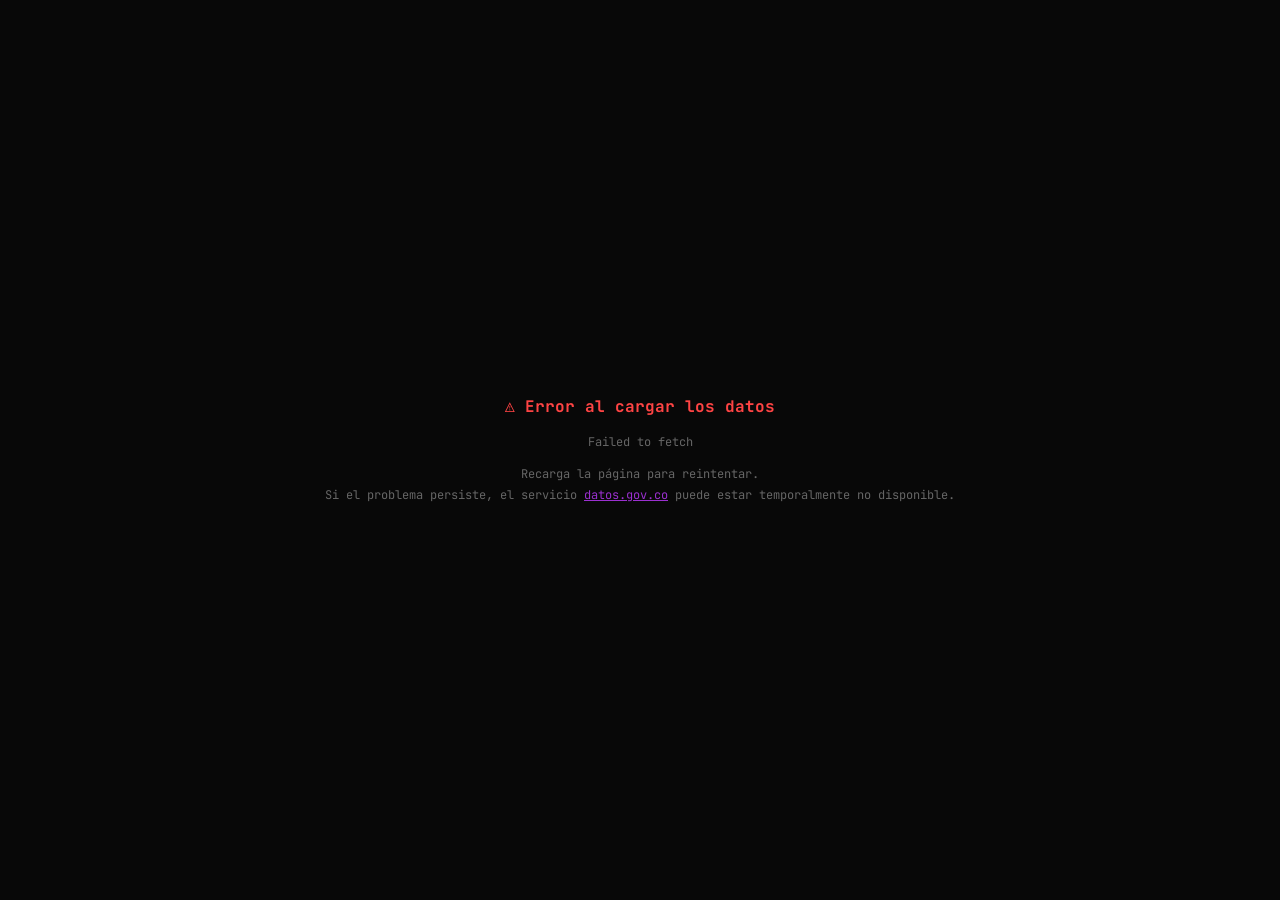
==== index.html @ 56ab8a1a "feat: MVP Monitor de Contratación Medellín Dashboard estático (HTML+CSS+JS) que consulta SECOP II (j" ====
<!DOCTYPE html>
<html lang="es">
<head>
  <meta charset="UTF-8">
  <meta name="viewport" content="width=device-width, initial-scale=1.0">
  <title>Monitor de Contratación Medellín — Venseremos</title>
  <meta name="description" content="Veeduría ciudadana sobre la contratación pública del gobierno de Medellín 2024–2027. Datos en tiempo real desde SECOP II.">
  <link rel="preconnect" href="https://fonts.googleapis.com">
  <link href="https://fonts.googleapis.com/css2?family=JetBrains+Mono:wght@300;400;600;700&display=swap" rel="stylesheet">
  <link rel="stylesheet" href="assets/styles.css">
</head>
<body>

  <!-- Loading overlay -->
  <div id="loading" class="loading-overlay">
    <div class="loading-inner">
      <div class="spinner"></div>
      <p id="loading-text">Conectando con datos.gov.co…</p>
      <p id="loading-sub" class="loading-sub"></p>
    </div>
  </div>

  <!-- Header -->
  <header class="site-header">
    <div class="header-inner">
      <div class="brand">
        <div class="brand-icon">⬡</div>
        <div class="brand-text">
          <h1>MONITOR DE CONTRATACIÓN</h1>
          <span class="brand-sub">Medellín · Gobierno Fico 2024–2027 · Veeduría ciudadana por <strong>Venseremos</strong></span>
        </div>
      </div>
      <div class="header-right">
        <span class="update-badge" id="last-updated">// cargando…</span>
      </div>
    </div>
  </header>

  <main class="main-content">

    <!-- KPIs -->
    <section class="kpi-grid">
      <div class="kpi-card">
        <span class="kpi-label">// CONTRATOS</span>
        <span class="kpi-value" id="kpi-total" style="color: var(--white)">—</span>
      </div>
      <div class="kpi-card">
        <span class="kpi-label">// VALOR TOTAL</span>
        <span class="kpi-value" id="kpi-valor" style="color: var(--green)">—</span>
      </div>
      <div class="kpi-card">
        <span class="kpi-label">// ACTIVOS</span>
        <span class="kpi-value" id="kpi-activos" style="color: var(--yellow)">—</span>
      </div>
      <div class="kpi-card">
        <span class="kpi-label">// PyME</span>
        <span class="kpi-value" id="kpi-pyme" style="color: var(--orange)">—</span>
      </div>
    </section>

    <!-- Charts -->
    <section class="charts-row">
      <div class="terminal-panel">
        <div class="panel-title">▶ DISTRIBUCIÓN POR TIPO DE CONTRATO</div>
        <div id="chart-tipo-bars"></div>
      </div>
      <div class="terminal-panel">
        <div class="panel-title">▶ DISTRIBUCIÓN POR MODALIDAD DE CONTRATACIÓN</div>
        <div id="chart-modalidad-bars"></div>
      </div>
    </section>

    <!-- Filters -->
    <section class="terminal-panel">
      <div class="panel-title">▶ FILTROS</div>
      <div class="filters-grid">
        <div class="filter-group">
          <label class="filter-label">ENTIDAD</label>
          <select id="filter-entidad" class="filter-select"><option value="">Todas</option></select>
        </div>
        <div class="filter-group">
          <label class="filter-label">TIPO DE CONTRATO</label>
          <select id="filter-tipo" class="filter-select"><option value="">Todos</option></select>
        </div>
        <div class="filter-group">
          <label class="filter-label">MODALIDAD</label>
          <select id="filter-modalidad" class="filter-select"><option value="">Todas</option></select>
        </div>
        <div class="filter-group">
          <label class="filter-label">ESTADO</label>
          <select id="filter-estado" class="filter-select"><option value="">Todos</option></select>
        </div>
        <div class="filter-group filter-group--wide">
          <label class="filter-label">BUSCAR CONTRATISTA / NIT / OBJETO</label>
          <input type="text" id="search-input" class="filter-input" placeholder="Nombre, NIT o palabras del objeto del contrato…">
        </div>
      </div>
      <div class="filters-footer">
        <span class="results-count" id="results-count">— contratos</span>
        <button class="btn-reset" id="btn-reset">✕ Limpiar filtros</button>
      </div>
    </section>

    <!-- Table -->
    <section class="terminal-panel">
      <div class="panel-title">▶ CONTRATOS</div>
      <div class="table-wrapper">
        <table class="contracts-table" id="contracts-table">
          <thead>
            <tr>
              <th>ENTIDAD</th>
              <th>OBJETO DEL CONTRATO</th>
              <th>CONTRATISTA</th>
              <th>MODALIDAD</th>
              <th>VALOR</th>
              <th>FECHA FIRMA</th>
              <th>ESTADO</th>
              <th></th>
            </tr>
          </thead>
          <tbody id="table-body"></tbody>
        </table>
      </div>
      <div class="pagination" id="pagination"></div>
    </section>

  </main>

  <footer class="site-footer">
    <div class="footer-inner">
      <div>
        <span class="footer-label">Fuente:</span>
        <a href="https://www.datos.gov.co/resource/jbjy-vk9h" target="_blank" rel="noopener">SECOP II Contratos Electrónicos — datos.gov.co</a>
        · API SODA · Colombia Compra Eficiente · MinTIC
      </div>
      <div>
        <span class="footer-label">Producido por:</span>
        <a href="https://venseremos.co" target="_blank" rel="noopener">venseremos.co</a>
        · Los datos son públicos. El control es ciudadano.
      </div>
    </div>
  </footer>

  <script src="assets/app.js"></script>
</body>
</html>
---- assets/styles.css ----
:root {
  --bg: #080808;
  --bg-panel: #111111;
  --border: #1e1e1e;

  /* Venseremos */
  --purple: #7010a6;
  --purple-light: #9b30d0;
  --yellow: #fcd700;

  /* Status */
  --white: #f0f0f0;
  --green: #00dd44;
  --orange: #ff8800;
  --red: #ff4444;
  --text-muted: #444;
  --text: #c8c8c8;
  --text-dim: #666;

  --font: 'JetBrains Mono', 'Fira Code', 'Cascadia Code', ui-monospace, monospace;
  --max-w: 1440px;
}

*, *::before, *::after { box-sizing: border-box; margin: 0; padding: 0; }

body {
  background: var(--bg);
  color: var(--text);
  font-family: var(--font);
  font-size: 13px;
  line-height: 1.55;
  min-height: 100vh;
}

/* ── Loading ─────────────────────────────────────────────────────────────── */
.loading-overlay {
  position: fixed;
  inset: 0;
  background: var(--bg);
  z-index: 1000;
  display: flex;
  align-items: center;
  justify-content: center;
}
.loading-overlay.hidden { display: none; }
.loading-inner {
  display: flex;
  flex-direction: column;
  align-items: center;
  gap: 14px;
  text-align: center;
}
.spinner {
  width: 32px;
  height: 32px;
  border: 2px solid var(--border);
  border-top-color: var(--purple);
  border-radius: 50%;
  animation: spin 0.75s linear infinite;
}
@keyframes spin { to { transform: rotate(360deg); } }
#loading-text { color: var(--text); font-size: 14px; }
.loading-sub { color: var(--text-dim); font-size: 11px; }

/* ── Header ──────────────────────────────────────────────────────────────── */
.site-header {
  border-bottom: 1px solid var(--border);
  background: #0a0a0a;
  position: sticky;
  top: 0;
  z-index: 100;
}
.header-inner {
  max-width: var(--max-w);
  margin: 0 auto;
  padding: 14px 24px;
  display: flex;
  align-items: center;
  justify-content: space-between;
  gap: 16px;
}
.brand { display: flex; align-items: center; gap: 14px; }
.brand-icon { font-size: 26px; color: var(--purple); line-height: 1; }
.brand-text h1 {
  font-size: 13px;
  font-weight: 700;
  letter-spacing: 0.14em;
  color: var(--white);
}
.brand-sub {
  font-size: 11px;
  color: var(--text-dim);
  display: block;
  margin-top: 2px;
}
.brand-sub strong { color: var(--yellow); font-weight: 600; }
.update-badge {
  font-size: 11px;
  color: var(--text-dim);
  border: 1px solid var(--border);
  padding: 4px 10px;
  white-space: nowrap;
}

/* ── Main layout ─────────────────────────────────────────────────────────── */
.main-content {
  max-width: var(--max-w);
  margin: 0 auto;
  padding: 20px 24px 48px;
  display: flex;
  flex-direction: column;
  gap: 14px;
}

/* ── KPIs ────────────────────────────────────────────────────────────────── */
.kpi-grid {
  display: grid;
  grid-template-columns: repeat(4, 1fr);
  gap: 10px;
}
.kpi-card {
  background: var(--bg-panel);
  border: 1px solid var(--border);
  padding: 16px 18px;
  display: flex;
  flex-direction: column;
  gap: 6px;
}
.kpi-label {
  font-size: 10px;
  letter-spacing: 0.16em;
  color: var(--yellow);
}
.kpi-value {
  font-size: 30px;
  font-weight: 700;
  letter-spacing: -0.02em;
  line-height: 1.1;
}

/* ── Terminal panel ──────────────────────────────────────────────────────── */
.terminal-panel {
  background: var(--bg-panel);
  border: 1px solid var(--border);
  padding: 20px;
}
.panel-title {
  font-size: 10px;
  font-weight: 700;
  letter-spacing: 0.16em;
  color: var(--purple-light);
  margin-bottom: 16px;
}

/* ── Charts row ──────────────────────────────────────────────────────────── */
.charts-row {
  display: grid;
  grid-template-columns: 1fr 1fr;
  gap: 10px;
}

/* ── Bar charts ──────────────────────────────────────────────────────────── */
.bar-item { margin-bottom: 12px; }
.bar-item:last-child { margin-bottom: 0; }
.bar-meta {
  display: flex;
  justify-content: space-between;
  align-items: baseline;
  gap: 8px;
  margin-bottom: 5px;
}
.bar-name {
  font-size: 11px;
  color: var(--white);
  overflow: hidden;
  text-overflow: ellipsis;
  white-space: nowrap;
  flex: 1;
}
.bar-count { font-size: 11px; color: var(--yellow); flex-shrink: 0; }
.bar-track { height: 4px; background: #1a1a1a; border-radius: 2px; }
.bar-fill { height: 100%; background: var(--green); border-radius: 2px; transition: width 0.4s ease; }
.bar-fill--purple { background: var(--purple-light); }

/* ── Filters ─────────────────────────────────────────────────────────────── */
.filters-grid {
  display: grid;
  grid-template-columns: repeat(4, 1fr) 1.4fr;
  gap: 12px;
  margin-bottom: 14px;
}
.filter-group { display: flex; flex-direction: column; gap: 5px; }
.filter-label { font-size: 10px; letter-spacing: 0.12em; color: var(--text-dim); }
.filter-select,
.filter-input {
  background: var(--bg);
  border: 1px solid var(--border);
  color: var(--text);
  font-family: var(--font);
  font-size: 12px;
  padding: 7px 8px;
  outline: none;
  appearance: none;
  -webkit-appearance: none;
  width: 100%;
}
.filter-select:focus,
.filter-input:focus { border-color: var(--purple); }
.filters-footer {
  display: flex;
  align-items: center;
  justify-content: space-between;
}
.results-count { font-size: 11px; color: var(--text-dim); }
.btn-reset {
  background: none;
  border: 1px solid var(--border);
  color: var(--text-dim);
  font-family: var(--font);
  font-size: 11px;
  padding: 4px 12px;
  cursor: pointer;
  letter-spacing: 0.05em;
}
.btn-reset:hover { border-color: var(--red); color: var(--red); }

/* ── Table ───────────────────────────────────────────────────────────────── */
.table-wrapper { overflow-x: auto; margin-bottom: 16px; }
.contracts-table { width: 100%; border-collapse: collapse; font-size: 12px; }
.contracts-table th {
  text-align: left;
  font-size: 10px;
  letter-spacing: 0.12em;
  color: var(--text-dim);
  padding: 8px 12px;
  border-bottom: 1px solid var(--border);
  white-space: nowrap;
}
.contracts-table td {
  padding: 10px 12px;
  border-bottom: 1px solid #0f0f0f;
  vertical-align: top;
}
.contracts-table tr:hover td { background: #151515; }

.td-entidad { max-width: 150px; overflow: hidden; text-overflow: ellipsis; white-space: nowrap; color: var(--text-dim); font-size: 11px; }
.td-objeto  { max-width: 260px; }
.td-objeto a, .td-objeto span {
  color: var(--yellow);
  text-decoration: none;
  display: -webkit-box;
  -webkit-line-clamp: 2;
  -webkit-box-orient: vertical;
  overflow: hidden;
}
.td-objeto a:hover { text-decoration: underline; }
.td-objeto span { color: var(--text); }
.td-contratista { max-width: 160px; font-size: 11px; color: var(--text-dim); overflow: hidden; text-overflow: ellipsis; white-space: nowrap; }
.td-modalidad   { max-width: 150px; font-size: 11px; overflow: hidden; text-overflow: ellipsis; white-space: nowrap; }
.td-valor       { white-space: nowrap; font-weight: 600; }
.td-fecha       { white-space: nowrap; color: var(--text-dim); font-size: 11px; }
.td-link a      { color: var(--purple-light); text-decoration: none; font-size: 11px; white-space: nowrap; }
.td-link a:hover { color: var(--yellow); }

.badge-estado {
  font-size: 10px;
  font-weight: 700;
  padding: 2px 7px;
  letter-spacing: 0.04em;
  white-space: nowrap;
  color: #000;
}

/* ── Pagination ──────────────────────────────────────────────────────────── */
.pagination { display: flex; align-items: center; gap: 6px; flex-wrap: wrap; }
.page-btn {
  background: none;
  border: 1px solid var(--border);
  color: var(--text-dim);
  font-family: var(--font);
  font-size: 12px;
  padding: 4px 10px;
  cursor: pointer;
  min-width: 34px;
  text-align: center;
}
.page-btn:hover { border-color: var(--purple); color: var(--purple-light); }
.page-btn.active { border-color: var(--purple); color: var(--purple-light); font-weight: 700; }
.page-btn:disabled { opacity: 0.25; cursor: default; pointer-events: none; }
.page-info { font-size: 11px; color: var(--text-dim); margin-left: 8px; }

/* ── Footer ──────────────────────────────────────────────────────────────── */
.site-footer { border-top: 1px solid var(--border); padding: 24px; margin-top: 16px; }
.footer-inner {
  max-width: var(--max-w);
  margin: 0 auto;
  display: flex;
  flex-direction: column;
  gap: 6px;
  font-size: 11px;
  color: var(--text-dim);
}
.footer-label { color: var(--text); }
.site-footer a { color: var(--purple-light); text-decoration: none; }
.site-footer a:hover { color: var(--yellow); }

/* ── Error state ─────────────────────────────────────────────────────────── */
.error-state {
  text-align: center;
  padding: 48px 24px;
  color: var(--text-dim);
}
.error-state h2 { color: var(--red); font-size: 16px; margin-bottom: 12px; }
.error-state p { font-size: 12px; line-height: 1.7; }
.error-state a { color: var(--purple-light); }

/* ── Responsive ──────────────────────────────────────────────────────────── */
@media (max-width: 1100px) {
  .filters-grid { grid-template-columns: repeat(2, 1fr); }
  .filter-group--wide { grid-column: 1 / -1; }
}
@media (max-width: 900px) {
  .kpi-grid { grid-template-columns: repeat(2, 1fr); }
  .charts-row { grid-template-columns: 1fr; }
}
@media (max-width: 600px) {
  .main-content { padding: 12px 12px 32px; }
  .header-inner { padding: 12px 16px; }
  .kpi-grid { grid-template-columns: repeat(2, 1fr); gap: 8px; }
  .kpi-value { font-size: 22px; }
  .brand-text h1 { font-size: 11px; }
  .filters-grid { grid-template-columns: 1fr 1fr; }
  .filter-group--wide { grid-column: 1 / -1; }
}
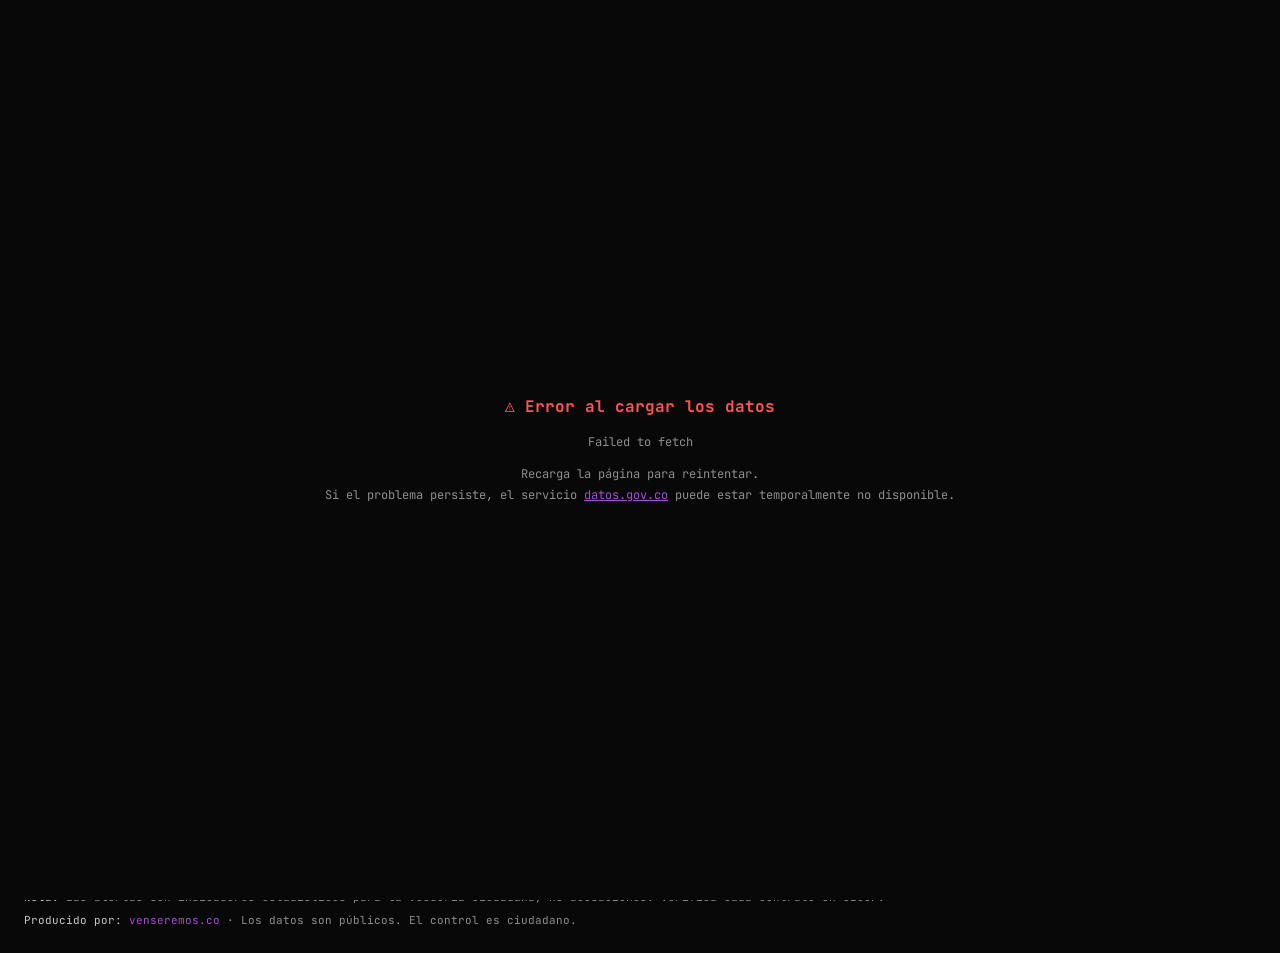
==== commit 7f8de994: "feat: cobertura completa de Medellín, alertas de veeduría, top contratistas y mejoras UX Corrección " ====
--- a/index.html
+++ b/index.html
@@ -5,6 +5,7 @@
   <meta name="viewport" content="width=device-width, initial-scale=1.0">
   <title>Monitor de Contratación Medellín — Venseremos</title>
   <meta name="description" content="Veeduría ciudadana sobre la contratación pública del gobierno de Medellín 2024–2027. Datos en tiempo real desde SECOP II.">
+  <meta name="theme-color" content="#7010A6">
   <link rel="preconnect" href="https://fonts.googleapis.com">
   <link href="https://fonts.googleapis.com/css2?family=JetBrains+Mono:wght@300;400;600;700&display=swap" rel="stylesheet">
   <link rel="stylesheet" href="assets/styles.css">
@@ -12,9 +13,9 @@
 <body>
 
   <!-- Loading overlay -->
-  <div id="loading" class="loading-overlay">
+  <div id="loading" class="loading-overlay" role="status" aria-live="polite">
     <div class="loading-inner">
-      <div class="spinner"></div>
+      <div class="spinner" aria-hidden="true"></div>
       <p id="loading-text">Conectando con datos.gov.co…</p>
       <p id="loading-sub" class="loading-sub"></p>
     </div>
@@ -24,7 +25,7 @@
   <header class="site-header">
     <div class="header-inner">
       <div class="brand">
-        <div class="brand-icon">⬡</div>
+        <div class="brand-icon" aria-hidden="true">⬡</div>
         <div class="brand-text">
           <h1>MONITOR DE CONTRATACIÓN</h1>
           <span class="brand-sub">Medellín · Gobierno Fico 2024–2027 · Veeduría ciudadana por <strong>Venseremos</strong></span>
@@ -39,27 +40,45 @@
   <main class="main-content">
 
     <!-- KPIs -->
-    <section class="kpi-grid">
+    <section class="kpi-grid" aria-label="Indicadores generales">
       <div class="kpi-card">
         <span class="kpi-label">// CONTRATOS</span>
-        <span class="kpi-value" id="kpi-total" style="color: var(--white)">—</span>
+        <span class="kpi-value kpi-value--white" id="kpi-total">—</span>
       </div>
       <div class="kpi-card">
         <span class="kpi-label">// VALOR TOTAL</span>
-        <span class="kpi-value" id="kpi-valor" style="color: var(--green)">—</span>
+        <span class="kpi-value kpi-value--yellow" id="kpi-valor">—</span>
       </div>
       <div class="kpi-card">
         <span class="kpi-label">// ACTIVOS</span>
-        <span class="kpi-value" id="kpi-activos" style="color: var(--yellow)">—</span>
+        <span class="kpi-value kpi-value--green" id="kpi-activos">—</span>
       </div>
       <div class="kpi-card">
         <span class="kpi-label">// PyME</span>
-        <span class="kpi-value" id="kpi-pyme" style="color: var(--orange)">—</span>
+        <span class="kpi-value kpi-value--purple" id="kpi-pyme">—</span>
+      </div>
+    </section>
+
+    <!-- Alertas de veeduría -->
+    <section class="terminal-panel" aria-label="Alertas de veeduría">
+      <div class="panel-title">▶ ALERTAS DE VEEDURÍA <span class="panel-note">— indicadores para investigar, según normas de contratación (Ley 80/1993 · Ley 1150/2007)</span></div>
+      <div class="alertas-grid" id="alertas-grid"></div>
+    </section>
+
+    <!-- Top contratistas -->
+    <section class="charts-row" aria-label="Top contratistas">
+      <div class="terminal-panel">
+        <div class="panel-title">▶ TOP CONTRATISTAS — POR NÚMERO DE CONTRATOS</div>
+        <ol class="top-list" id="top-numero"></ol>
+      </div>
+      <div class="terminal-panel">
+        <div class="panel-title">▶ TOP CONTRATISTAS — POR DINERO CONTRATADO</div>
+        <ol class="top-list" id="top-valor"></ol>
       </div>
     </section>
 
     <!-- Charts -->
-    <section class="charts-row">
+    <section class="charts-row" aria-label="Distribuciones">
       <div class="terminal-panel">
         <div class="panel-title">▶ DISTRIBUCIÓN POR TIPO DE CONTRATO</div>
         <div id="chart-tipo-bars"></div>
@@ -71,51 +90,55 @@
     </section>
 
     <!-- Filters -->
-    <section class="terminal-panel">
+    <section class="terminal-panel" aria-label="Filtros">
       <div class="panel-title">▶ FILTROS</div>
       <div class="filters-grid">
         <div class="filter-group">
-          <label class="filter-label">ENTIDAD</label>
+          <label class="filter-label" for="filter-entidad">ENTIDAD</label>
           <select id="filter-entidad" class="filter-select"><option value="">Todas</option></select>
         </div>
         <div class="filter-group">
-          <label class="filter-label">TIPO DE CONTRATO</label>
+          <label class="filter-label" for="filter-tipo">TIPO DE CONTRATO</label>
           <select id="filter-tipo" class="filter-select"><option value="">Todos</option></select>
         </div>
         <div class="filter-group">
-          <label class="filter-label">MODALIDAD</label>
+          <label class="filter-label" for="filter-modalidad">MODALIDAD</label>
           <select id="filter-modalidad" class="filter-select"><option value="">Todas</option></select>
         </div>
         <div class="filter-group">
-          <label class="filter-label">ESTADO</label>
+          <label class="filter-label" for="filter-estado">ESTADO</label>
           <select id="filter-estado" class="filter-select"><option value="">Todos</option></select>
         </div>
         <div class="filter-group filter-group--wide">
-          <label class="filter-label">BUSCAR CONTRATISTA / NIT / OBJETO</label>
+          <label class="filter-label" for="search-input">BUSCAR CONTRATISTA / NIT / OBJETO</label>
           <input type="text" id="search-input" class="filter-input" placeholder="Nombre, NIT o palabras del objeto del contrato…">
         </div>
       </div>
       <div class="filters-footer">
-        <span class="results-count" id="results-count">— contratos</span>
-        <button class="btn-reset" id="btn-reset">✕ Limpiar filtros</button>
+        <span class="results-count" id="results-count" aria-live="polite">— contratos</span>
+        <div class="filters-actions">
+          <button class="btn-secondary" id="btn-export" title="Descargar los contratos filtrados en CSV">⬇ Exportar CSV</button>
+          <button class="btn-reset" id="btn-reset">✕ Limpiar filtros</button>
+        </div>
       </div>
     </section>
 
     <!-- Table -->
-    <section class="terminal-panel">
+    <section class="terminal-panel" aria-label="Tabla de contratos">
       <div class="panel-title">▶ CONTRATOS</div>
       <div class="table-wrapper">
         <table class="contracts-table" id="contracts-table">
+          <caption class="sr-only">Contratos públicos de Medellín. Las columnas Valor y Fecha de firma permiten ordenar.</caption>
           <thead>
             <tr>
-              <th>ENTIDAD</th>
-              <th>OBJETO DEL CONTRATO</th>
-              <th>CONTRATISTA</th>
-              <th>MODALIDAD</th>
-              <th>VALOR</th>
-              <th>FECHA FIRMA</th>
-              <th>ESTADO</th>
-              <th></th>
+              <th scope="col">ENTIDAD</th>
+              <th scope="col">OBJETO DEL CONTRATO</th>
+              <th scope="col">CONTRATISTA</th>
+              <th scope="col">MODALIDAD</th>
+              <th scope="col" data-sort="valor" class="th-sortable" aria-sort="none" title="Ordenar por valor">VALOR <span class="sort-indicator" aria-hidden="true">↕</span></th>
+              <th scope="col" data-sort="fechaFirma" class="th-sortable" aria-sort="none" title="Ordenar por fecha de firma">FECHA FIRMA <span class="sort-indicator" aria-hidden="true">↕</span></th>
+              <th scope="col">ESTADO</th>
+              <th scope="col"><span class="sr-only">Enlace a SECOP</span></th>
             </tr>
           </thead>
           <tbody id="table-body"></tbody>
@@ -134,6 +157,14 @@
         · API SODA · Colombia Compra Eficiente · MinTIC
       </div>
       <div>
+        <span class="footer-label">Cobertura:</span>
+        Incluye entidades registradas como «Medellín» y como «Distrito Especial de Ciencia, Tecnología e Innovación de Medellín».
+      </div>
+      <div>
+        <span class="footer-label">Nota:</span>
+        Las alertas son indicadores estadísticos para la veeduría ciudadana, no acusaciones. Verifica cada contrato en SECOP.
+      </div>
+      <div>
         <span class="footer-label">Producido por:</span>
         <a href="https://venseremos.co" target="_blank" rel="noopener">venseremos.co</a>
         · Los datos son públicos. El control es ciudadano.
--- a/assets/styles.css
+++ b/assets/styles.css
@@ -3,22 +3,42 @@
   --bg-panel: #111111;
   --border: #1e1e1e;
 
-  /* Venseremos */
-  --purple: #7010a6;
-  --purple-light: #9b30d0;
-  --yellow: #fcd700;
-
-  /* Status */
+  /* Paleta Venseremos */
+  --purple: #7010A6;
+  --purple-light: #A64DD6;   /* variante clara para texto sobre fondo oscuro */
+  --purple-dim: #3d0a5c;
+  --yellow: #FCD700;
+
+  /* Status (semánticos: estado del contrato) */
   --white: #f0f0f0;
   --green: #00dd44;
   --orange: #ff8800;
-  --red: #ff4444;
-  --text-muted: #444;
+  --red: #ff5555;
+
+  /* Texto — contraste mínimo AA sobre --bg */
   --text: #c8c8c8;
-  --text-dim: #666;
+  --text-dim: #8f8f8f;
+  --text-muted: #757575;
 
   --font: 'JetBrains Mono', 'Fira Code', 'Cascadia Code', ui-monospace, monospace;
   --max-w: 1440px;
+}
+
+/* Accesibilidad: foco visible al navegar con teclado */
+:focus-visible {
+  outline: 2px solid var(--yellow);
+  outline-offset: 2px;
+}
+
+/* Contenido solo para lectores de pantalla */
+.sr-only {
+  position: absolute;
+  width: 1px; height: 1px;
+  padding: 0; margin: -1px;
+  overflow: hidden;
+  clip: rect(0 0 0 0);
+  white-space: nowrap;
+  border: 0;
 }
 
 *, *::before, *::after { box-sizing: border-box; margin: 0; padding: 0; }
@@ -137,6 +157,10 @@
   letter-spacing: -0.02em;
   line-height: 1.1;
 }
+.kpi-value--white  { color: var(--white); }
+.kpi-value--yellow { color: var(--yellow); }
+.kpi-value--green  { color: var(--green); }
+.kpi-value--purple { color: var(--purple-light); }
 
 /* ── Terminal panel ──────────────────────────────────────────────────────── */
 .terminal-panel {
@@ -151,6 +175,13 @@
   color: var(--purple-light);
   margin-bottom: 16px;
 }
+.panel-note {
+  font-weight: 400;
+  letter-spacing: 0.04em;
+  color: var(--text-muted);
+  text-transform: none;
+}
+.sin-datos { color: var(--text-muted); font-size: 11px; }
 
 /* ── Charts row ──────────────────────────────────────────────────────────── */
 .charts-row {
@@ -179,8 +210,87 @@
 }
 .bar-count { font-size: 11px; color: var(--yellow); flex-shrink: 0; }
 .bar-track { height: 4px; background: #1a1a1a; border-radius: 2px; }
-.bar-fill { height: 100%; background: var(--green); border-radius: 2px; transition: width 0.4s ease; }
-.bar-fill--purple { background: var(--purple-light); }
+.bar-fill { height: 100%; background: linear-gradient(90deg, var(--purple), var(--purple-light)); border-radius: 2px; transition: width 0.4s ease; }
+.bar-fill--yellow { background: var(--yellow); }
+
+/* ── Top contratistas ────────────────────────────────────────────────────── */
+.top-list { list-style: none; display: flex; flex-direction: column; }
+.top-item {
+  display: flex;
+  align-items: baseline;
+  gap: 10px;
+  padding: 7px 0;
+  border-bottom: 1px solid #161616;
+}
+.top-item:last-child { border-bottom: none; }
+.top-rank { font-size: 11px; color: var(--purple-light); flex-shrink: 0; font-weight: 700; }
+.top-name {
+  background: none;
+  border: none;
+  color: var(--text);
+  font-family: var(--font);
+  font-size: 12px;
+  text-align: left;
+  cursor: pointer;
+  padding: 0;
+  flex: 1;
+  overflow: hidden;
+  text-overflow: ellipsis;
+  white-space: nowrap;
+}
+.top-name:hover { color: var(--yellow); text-decoration: underline; }
+.top-metric { font-size: 12px; color: var(--yellow); font-weight: 600; flex-shrink: 0; }
+
+/* ── Alertas de veeduría ─────────────────────────────────────────────────── */
+.alertas-grid {
+  display: grid;
+  grid-template-columns: repeat(4, 1fr);
+  gap: 10px;
+}
+.alerta-card {
+  background: var(--bg);
+  border: 1px solid var(--border);
+  border-left: 3px solid var(--text-muted);
+  padding: 14px 16px;
+  display: flex;
+  flex-direction: column;
+  gap: 4px;
+}
+.alerta-card.alerta--baja  { border-left-color: var(--green); }
+.alerta-card.alerta--media { border-left-color: var(--yellow); }
+.alerta-card.alerta--alta  { border-left-color: var(--red); }
+.alerta-valor {
+  font-size: 24px;
+  font-weight: 700;
+  color: var(--white);
+  line-height: 1.1;
+}
+.alerta--media .alerta-valor { color: var(--yellow); }
+.alerta--alta  .alerta-valor { color: var(--red); }
+.alerta-titulo {
+  font-size: 11px;
+  font-weight: 600;
+  color: var(--text);
+  letter-spacing: 0.02em;
+}
+.alerta-desc {
+  font-size: 10.5px;
+  color: var(--text-dim);
+  line-height: 1.55;
+  margin-top: 4px;
+}
+.link-contratista {
+  background: none;
+  border: none;
+  color: var(--purple-light);
+  font-family: var(--font);
+  font-size: inherit;
+  cursor: pointer;
+  padding: 0;
+  text-decoration: underline;
+  text-underline-offset: 2px;
+}
+.link-contratista:hover { color: var(--yellow); }
 
 /* ── Filters ─────────────────────────────────────────────────────────────── */
 .filters-grid {
@@ -210,9 +320,13 @@
   display: flex;
   align-items: center;
   justify-content: space-between;
+  gap: 10px;
+  flex-wrap: wrap;
 }
 .results-count { font-size: 11px; color: var(--text-dim); }
-.btn-reset {
+.filters-actions { display: flex; gap: 8px; }
+.btn-reset,
+.btn-secondary {
   background: none;
   border: 1px solid var(--border);
   color: var(--text-dim);
@@ -223,9 +337,15 @@
   letter-spacing: 0.05em;
 }
 .btn-reset:hover { border-color: var(--red); color: var(--red); }
+.btn-secondary { border-color: var(--purple); color: var(--purple-light); }
+.btn-secondary:hover { background: var(--purple); color: var(--white); }
 
 /* ── Table ───────────────────────────────────────────────────────────────── */
-.table-wrapper { overflow-x: auto; margin-bottom: 16px; }
+.table-wrapper {
+  overflow: auto;
+  max-height: 72vh;   /* el encabezado queda fijo al hacer scroll */
+  margin-bottom: 16px;
+}
 .contracts-table { width: 100%; border-collapse: collapse; font-size: 12px; }
 .contracts-table th {
   text-align: left;
@@ -235,7 +355,17 @@
   padding: 8px 12px;
   border-bottom: 1px solid var(--border);
   white-space: nowrap;
-}
+  position: sticky;
+  top: 0;
+  background: var(--bg-panel);
+  z-index: 5;
+}
+.th-sortable { cursor: pointer; user-select: none; }
+.th-sortable:hover { color: var(--yellow); }
+.th-sortable[aria-sort="ascending"],
+.th-sortable[aria-sort="descending"] { color: var(--yellow); }
+.sort-indicator { font-size: 9px; margin-left: 2px; }
+.empty-row { text-align: center; padding: 32px; color: var(--text-muted); }
 .contracts-table td {
   padding: 10px 12px;
   border-bottom: 1px solid #0f0f0f;
@@ -288,6 +418,7 @@
 .page-btn.active { border-color: var(--purple); color: var(--purple-light); font-weight: 700; }
 .page-btn:disabled { opacity: 0.25; cursor: default; pointer-events: none; }
 .page-info { font-size: 11px; color: var(--text-dim); margin-left: 8px; }
+.page-dots { color: var(--text-muted); font-size: 12px; }
 
 /* ── Footer ──────────────────────────────────────────────────────────────── */
 .site-footer { border-top: 1px solid var(--border); padding: 24px; margin-top: 16px; }
@@ -319,9 +450,15 @@
   .filters-grid { grid-template-columns: repeat(2, 1fr); }
   .filter-group--wide { grid-column: 1 / -1; }
 }
+@media (max-width: 1100px) {
+  .alertas-grid { grid-template-columns: repeat(2, 1fr); }
+}
 @media (max-width: 900px) {
   .kpi-grid { grid-template-columns: repeat(2, 1fr); }
   .charts-row { grid-template-columns: 1fr; }
+}
+@media (max-width: 600px) {
+  .alertas-grid { grid-template-columns: 1fr; }
 }
 @media (max-width: 600px) {
   .main-content { padding: 12px 12px 32px; }
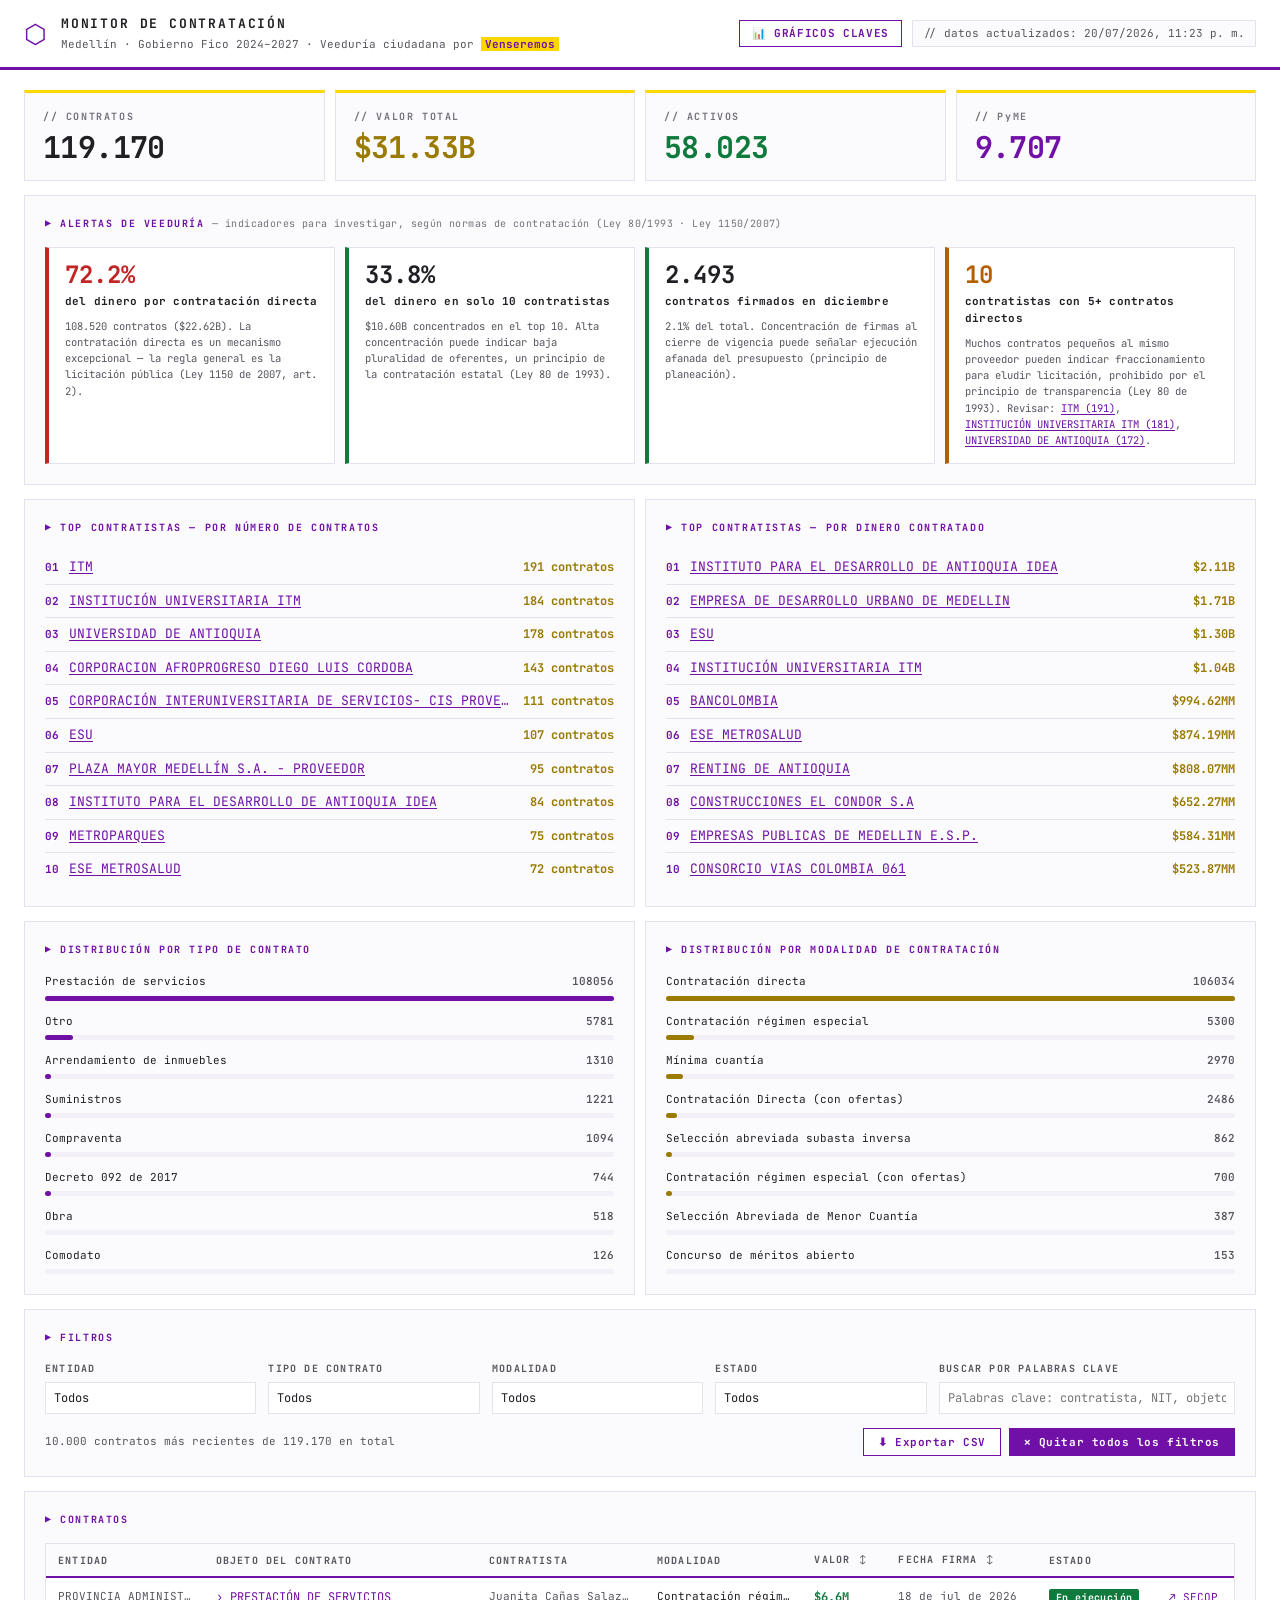
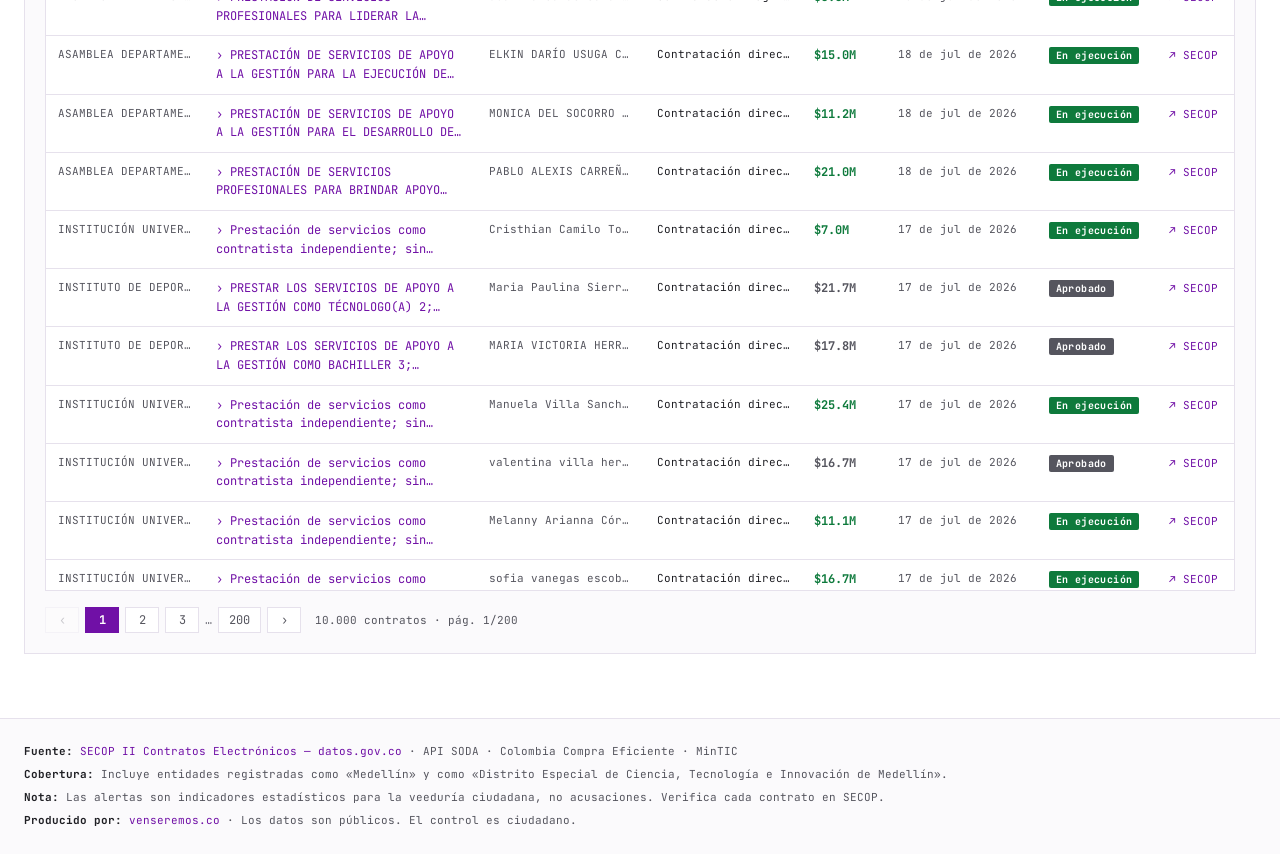
==== commit 6b436c8d: "feat: tema claro, análisis por NIT, búsqueda por palabras clave y página de gráficos - Tema claro (f" ====
--- a/index.html
+++ b/index.html
@@ -32,6 +32,7 @@
         </div>
       </div>
       <div class="header-right">
+        <a class="nav-link" href="graficos.html">📊 GRÁFICOS CLAVES</a>
         <span class="update-badge" id="last-updated">// cargando…</span>
       </div>
     </div>
@@ -110,15 +111,15 @@
           <select id="filter-estado" class="filter-select"><option value="">Todos</option></select>
         </div>
         <div class="filter-group filter-group--wide">
-          <label class="filter-label" for="search-input">BUSCAR CONTRATISTA / NIT / OBJETO</label>
-          <input type="text" id="search-input" class="filter-input" placeholder="Nombre, NIT o palabras del objeto del contrato…">
+          <label class="filter-label" for="search-input">BUSCAR POR PALABRAS CLAVE</label>
+          <input type="text" id="search-input" class="filter-input" placeholder="Palabras clave: contratista, NIT, objeto o entidad (ej.: alimentación escolar)">
         </div>
       </div>
       <div class="filters-footer">
         <span class="results-count" id="results-count" aria-live="polite">— contratos</span>
         <div class="filters-actions">
           <button class="btn-secondary" id="btn-export" title="Descargar los contratos filtrados en CSV">⬇ Exportar CSV</button>
-          <button class="btn-reset" id="btn-reset">✕ Limpiar filtros</button>
+          <button class="btn-reset" id="btn-reset" title="Restablecer todos los filtros y la búsqueda">✕ Quitar todos los filtros</button>
         </div>
       </div>
     </section>
--- a/assets/styles.css
+++ b/assets/styles.css
@@ -1,24 +1,27 @@
 :root {
-  --bg: #080808;
-  --bg-panel: #111111;
-  --border: #1e1e1e;
+  /* Tema claro */
+  --bg: #ffffff;
+  --bg-panel: #fbfafc;
+  --bg-inset: #f3f0f7;
+  --border: #e6e1ec;
 
   /* Paleta Venseremos */
-  --purple: #7010A6;
-  --purple-light: #A64DD6;   /* variante clara para texto sobre fondo oscuro */
-  --purple-dim: #3d0a5c;
-  --yellow: #FCD700;
-
-  /* Status (semánticos: estado del contrato) */
-  --white: #f0f0f0;
-  --green: #00dd44;
-  --orange: #ff8800;
-  --red: #ff5555;
-
-  /* Texto — contraste mínimo AA sobre --bg */
-  --text: #c8c8c8;
-  --text-dim: #8f8f8f;
-  --text-muted: #757575;
+  --purple: #7010A6;          /* acento principal — AA sobre blanco */
+  --purple-dark: #55097f;
+  --purple-soft: #f3e8fa;     /* fondo suave de marca */
+  --yellow: #FCD700;          /* acento de marca: SOLO como fondo/relleno */
+  --gold: #9A7B00;            /* "amarillo" apto para texto/datos sobre blanco */
+
+  /* Status (semánticos, oscurecidos para AA sobre blanco) */
+  --green: #0e7a3c;
+  --orange: #b35f00;
+  --red: #c22525;
+
+  /* Texto */
+  --text: #1f1f24;
+  --text-dim: #55555e;
+  --text-muted: #73737d;
+  --white: #1f1f24;           /* alias heredado del tema oscuro (texto principal) */
 
   --font: 'JetBrains Mono', 'Fira Code', 'Cascadia Code', ui-monospace, monospace;
   --max-w: 1440px;
@@ -26,7 +29,7 @@
 
 /* Accesibilidad: foco visible al navegar con teclado */
 :focus-visible {
-  outline: 2px solid var(--yellow);
+  outline: 2px solid var(--purple);
   outline-offset: 2px;
 }
 
@@ -84,8 +87,8 @@
 
 /* ── Header ──────────────────────────────────────────────────────────────── */
 .site-header {
-  border-bottom: 1px solid var(--border);
-  background: #0a0a0a;
+  border-bottom: 3px solid var(--purple);
+  background: var(--bg);
   position: sticky;
   top: 0;
   z-index: 100;
@@ -98,6 +101,7 @@
   align-items: center;
   justify-content: space-between;
   gap: 16px;
+  flex-wrap: wrap;
 }
 .brand { display: flex; align-items: center; gap: 14px; }
 .brand-icon { font-size: 26px; color: var(--purple); line-height: 1; }
@@ -105,21 +109,43 @@
   font-size: 13px;
   font-weight: 700;
   letter-spacing: 0.14em;
-  color: var(--white);
-}
+  color: var(--text);
+}
+.brand-text h1 a { color: inherit; text-decoration: none; }
 .brand-sub {
   font-size: 11px;
   color: var(--text-dim);
   display: block;
   margin-top: 2px;
 }
-.brand-sub strong { color: var(--yellow); font-weight: 600; }
+.brand-sub strong {
+  color: var(--purple);
+  font-weight: 700;
+  background: var(--yellow);
+  padding: 0 4px;
+}
+.header-right { display: flex; align-items: center; gap: 10px; flex-wrap: wrap; }
 .update-badge {
   font-size: 11px;
   color: var(--text-dim);
   border: 1px solid var(--border);
+  background: var(--bg-panel);
   padding: 4px 10px;
   white-space: nowrap;
+}
+.nav-link {
+  font-size: 11px;
+  font-weight: 700;
+  letter-spacing: 0.06em;
+  color: var(--purple);
+  text-decoration: none;
+  border: 1px solid var(--purple);
+  padding: 4px 12px;
+  white-space: nowrap;
+}
+.nav-link:hover, .nav-link[aria-current="page"] {
+  background: var(--purple);
+  color: #fff;
 }
 
 /* ── Main layout ─────────────────────────────────────────────────────────── */
@@ -141,6 +167,7 @@
 .kpi-card {
   background: var(--bg-panel);
   border: 1px solid var(--border);
+  border-top: 3px solid var(--yellow);
   padding: 16px 18px;
   display: flex;
   flex-direction: column;
@@ -149,7 +176,8 @@
 .kpi-label {
   font-size: 10px;
   letter-spacing: 0.16em;
-  color: var(--yellow);
+  color: var(--text-muted);
+  font-weight: 700;
 }
 .kpi-value {
   font-size: 30px;
@@ -157,10 +185,10 @@
   letter-spacing: -0.02em;
   line-height: 1.1;
 }
-.kpi-value--white  { color: var(--white); }
-.kpi-value--yellow { color: var(--yellow); }
+.kpi-value--white  { color: var(--text); }
+.kpi-value--yellow { color: var(--gold); }
 .kpi-value--green  { color: var(--green); }
-.kpi-value--purple { color: var(--purple-light); }
+.kpi-value--purple { color: var(--purple); }
 
 /* ── Terminal panel ──────────────────────────────────────────────────────── */
 .terminal-panel {
@@ -172,7 +200,7 @@
   font-size: 10px;
   font-weight: 700;
   letter-spacing: 0.16em;
-  color: var(--purple-light);
+  color: var(--purple);
   margin-bottom: 16px;
 }
 .panel-note {
@@ -190,7 +218,7 @@
   gap: 10px;
 }
 
-/* ── Bar charts ──────────────────────────────────────────────────────────── */
+/* ── Bar charts (listas de barras) ───────────────────────────────────────── */
 .bar-item { margin-bottom: 12px; }
 .bar-item:last-child { margin-bottom: 0; }
 .bar-meta {
@@ -202,16 +230,16 @@
 }
 .bar-name {
   font-size: 11px;
-  color: var(--white);
+  color: var(--text);
   overflow: hidden;
   text-overflow: ellipsis;
   white-space: nowrap;
   flex: 1;
 }
-.bar-count { font-size: 11px; color: var(--yellow); flex-shrink: 0; }
-.bar-track { height: 4px; background: #1a1a1a; border-radius: 2px; }
-.bar-fill { height: 100%; background: linear-gradient(90deg, var(--purple), var(--purple-light)); border-radius: 2px; transition: width 0.4s ease; }
-.bar-fill--yellow { background: var(--yellow); }
+.bar-count { font-size: 11px; color: var(--text-dim); flex-shrink: 0; font-weight: 600; }
+.bar-track { height: 5px; background: var(--bg-inset); border-radius: 2.5px; }
+.bar-fill { height: 100%; background: var(--purple); border-radius: 2.5px; transition: width 0.4s ease; }
+.bar-fill--yellow { background: var(--gold); }
 
 /* ── Top contratistas ────────────────────────────────────────────────────── */
 .top-list { list-style: none; display: flex; flex-direction: column; }
@@ -220,10 +248,11 @@
   align-items: baseline;
   gap: 10px;
   padding: 7px 0;
-  border-bottom: 1px solid #161616;
+  border-bottom: 1px solid var(--border);
 }
 .top-item:last-child { border-bottom: none; }
-.top-rank { font-size: 11px; color: var(--purple-light); flex-shrink: 0; font-weight: 700; }
+.top-rank { font-size: 11px; color: var(--purple); flex-shrink: 0; font-weight: 700; }
+.top-id { flex: 1; min-width: 0; display: flex; flex-direction: column; gap: 1px; }
 .top-name {
   background: none;
   border: none;
@@ -233,13 +262,14 @@
   text-align: left;
   cursor: pointer;
   padding: 0;
-  flex: 1;
   overflow: hidden;
   text-overflow: ellipsis;
   white-space: nowrap;
-}
-.top-name:hover { color: var(--yellow); text-decoration: underline; }
-.top-metric { font-size: 12px; color: var(--yellow); font-weight: 600; flex-shrink: 0; }
+  max-width: 100%;
+}
+.top-name:hover { color: var(--purple); text-decoration: underline; }
+.top-nit { font-size: 10px; color: var(--text-muted); }
+.top-metric { font-size: 12px; color: var(--gold); font-weight: 700; flex-shrink: 0; }
 
 /* ── Alertas de veeduría ─────────────────────────────────────────────────── */
 .alertas-grid {
@@ -250,26 +280,26 @@
 .alerta-card {
   background: var(--bg);
   border: 1px solid var(--border);
-  border-left: 3px solid var(--text-muted);
+  border-left: 4px solid var(--text-muted);
   padding: 14px 16px;
   display: flex;
   flex-direction: column;
   gap: 4px;
 }
 .alerta-card.alerta--baja  { border-left-color: var(--green); }
-.alerta-card.alerta--media { border-left-color: var(--yellow); }
+.alerta-card.alerta--media { border-left-color: var(--orange); }
 .alerta-card.alerta--alta  { border-left-color: var(--red); }
 .alerta-valor {
   font-size: 24px;
   font-weight: 700;
-  color: var(--white);
+  color: var(--text);
   line-height: 1.1;
 }
-.alerta--media .alerta-valor { color: var(--yellow); }
+.alerta--media .alerta-valor { color: var(--orange); }
 .alerta--alta  .alerta-valor { color: var(--red); }
 .alerta-titulo {
   font-size: 11px;
-  font-weight: 600;
+  font-weight: 700;
   color: var(--text);
   letter-spacing: 0.02em;
 }
@@ -282,7 +312,7 @@
 .link-contratista {
   background: none;
   border: none;
-  color: var(--purple-light);
+  color: var(--purple);
   font-family: var(--font);
   font-size: inherit;
   cursor: pointer;
@@ -290,7 +320,7 @@
   text-decoration: underline;
   text-underline-offset: 2px;
 }
-.link-contratista:hover { color: var(--yellow); }
+.link-contratista:hover { color: var(--purple-dark); }
 
 /* ── Filters ─────────────────────────────────────────────────────────────── */
 .filters-grid {
@@ -300,7 +330,7 @@
   margin-bottom: 14px;
 }
 .filter-group { display: flex; flex-direction: column; gap: 5px; }
-.filter-label { font-size: 10px; letter-spacing: 0.12em; color: var(--text-dim); }
+.filter-label { font-size: 10px; letter-spacing: 0.12em; color: var(--text-dim); font-weight: 700; }
 .filter-select,
 .filter-input {
   background: var(--bg);
@@ -325,26 +355,38 @@
 }
 .results-count { font-size: 11px; color: var(--text-dim); }
 .filters-actions { display: flex; gap: 8px; }
-.btn-reset,
 .btn-secondary {
-  background: none;
-  border: 1px solid var(--border);
-  color: var(--text-dim);
-  font-family: var(--font);
-  font-size: 11px;
-  padding: 4px 12px;
+  background: var(--bg);
+  border: 1px solid var(--purple);
+  color: var(--purple);
+  font-family: var(--font);
+  font-size: 11px;
+  font-weight: 700;
+  padding: 6px 14px;
   cursor: pointer;
   letter-spacing: 0.05em;
 }
-.btn-reset:hover { border-color: var(--red); color: var(--red); }
-.btn-secondary { border-color: var(--purple); color: var(--purple-light); }
-.btn-secondary:hover { background: var(--purple); color: var(--white); }
+.btn-secondary:hover { background: var(--purple); color: #fff; }
+/* Botón destacado para quitar todos los filtros */
+.btn-reset {
+  background: var(--purple);
+  border: 1px solid var(--purple);
+  color: #fff;
+  font-family: var(--font);
+  font-size: 11px;
+  font-weight: 700;
+  padding: 6px 14px;
+  cursor: pointer;
+  letter-spacing: 0.05em;
+}
+.btn-reset:hover { background: var(--purple-dark); border-color: var(--purple-dark); }
 
 /* ── Table ───────────────────────────────────────────────────────────────── */
 .table-wrapper {
   overflow: auto;
   max-height: 72vh;   /* el encabezado queda fijo al hacer scroll */
   margin-bottom: 16px;
+  border: 1px solid var(--border);
 }
 .contracts-table { width: 100%; border-collapse: collapse; font-size: 12px; }
 .contracts-table th {
@@ -353,7 +395,7 @@
   letter-spacing: 0.12em;
   color: var(--text-dim);
   padding: 8px 12px;
-  border-bottom: 1px solid var(--border);
+  border-bottom: 2px solid var(--purple);
   white-space: nowrap;
   position: sticky;
   top: 0;
@@ -361,22 +403,23 @@
   z-index: 5;
 }
 .th-sortable { cursor: pointer; user-select: none; }
-.th-sortable:hover { color: var(--yellow); }
+.th-sortable:hover { color: var(--purple); }
 .th-sortable[aria-sort="ascending"],
-.th-sortable[aria-sort="descending"] { color: var(--yellow); }
+.th-sortable[aria-sort="descending"] { color: var(--purple); }
 .sort-indicator { font-size: 9px; margin-left: 2px; }
 .empty-row { text-align: center; padding: 32px; color: var(--text-muted); }
 .contracts-table td {
   padding: 10px 12px;
-  border-bottom: 1px solid #0f0f0f;
+  border-bottom: 1px solid var(--border);
   vertical-align: top;
-}
-.contracts-table tr:hover td { background: #151515; }
+  background: var(--bg);
+}
+.contracts-table tr:hover td { background: var(--purple-soft); }
 
 .td-entidad { max-width: 150px; overflow: hidden; text-overflow: ellipsis; white-space: nowrap; color: var(--text-dim); font-size: 11px; }
 .td-objeto  { max-width: 260px; }
 .td-objeto a, .td-objeto span {
-  color: var(--yellow);
+  color: var(--purple);
   text-decoration: none;
   display: -webkit-box;
   -webkit-line-clamp: 2;
@@ -387,10 +430,10 @@
 .td-objeto span { color: var(--text); }
 .td-contratista { max-width: 160px; font-size: 11px; color: var(--text-dim); overflow: hidden; text-overflow: ellipsis; white-space: nowrap; }
 .td-modalidad   { max-width: 150px; font-size: 11px; overflow: hidden; text-overflow: ellipsis; white-space: nowrap; }
-.td-valor       { white-space: nowrap; font-weight: 600; }
+.td-valor       { white-space: nowrap; font-weight: 700; }
 .td-fecha       { white-space: nowrap; color: var(--text-dim); font-size: 11px; }
-.td-link a      { color: var(--purple-light); text-decoration: none; font-size: 11px; white-space: nowrap; }
-.td-link a:hover { color: var(--yellow); }
+.td-link a      { color: var(--purple); text-decoration: none; font-size: 11px; white-space: nowrap; }
+.td-link a:hover { text-decoration: underline; }
 
 .badge-estado {
   font-size: 10px;
@@ -398,13 +441,14 @@
   padding: 2px 7px;
   letter-spacing: 0.04em;
   white-space: nowrap;
-  color: #000;
+  color: #fff;
+  border-radius: 2px;
 }
 
 /* ── Pagination ──────────────────────────────────────────────────────────── */
 .pagination { display: flex; align-items: center; gap: 6px; flex-wrap: wrap; }
 .page-btn {
-  background: none;
+  background: var(--bg);
   border: 1px solid var(--border);
   color: var(--text-dim);
   font-family: var(--font);
@@ -414,14 +458,14 @@
   min-width: 34px;
   text-align: center;
 }
-.page-btn:hover { border-color: var(--purple); color: var(--purple-light); }
-.page-btn.active { border-color: var(--purple); color: var(--purple-light); font-weight: 700; }
-.page-btn:disabled { opacity: 0.25; cursor: default; pointer-events: none; }
+.page-btn:hover { border-color: var(--purple); color: var(--purple); }
+.page-btn.active { border-color: var(--purple); background: var(--purple); color: #fff; font-weight: 700; }
+.page-btn:disabled { opacity: 0.3; cursor: default; pointer-events: none; }
 .page-info { font-size: 11px; color: var(--text-dim); margin-left: 8px; }
 .page-dots { color: var(--text-muted); font-size: 12px; }
 
 /* ── Footer ──────────────────────────────────────────────────────────────── */
-.site-footer { border-top: 1px solid var(--border); padding: 24px; margin-top: 16px; }
+.site-footer { border-top: 1px solid var(--border); background: var(--bg-panel); padding: 24px; margin-top: 16px; }
 .footer-inner {
   max-width: var(--max-w);
   margin: 0 auto;
@@ -431,9 +475,9 @@
   font-size: 11px;
   color: var(--text-dim);
 }
-.footer-label { color: var(--text); }
-.site-footer a { color: var(--purple-light); text-decoration: none; }
-.site-footer a:hover { color: var(--yellow); }
+.footer-label { color: var(--text); font-weight: 700; }
+.site-footer a { color: var(--purple); text-decoration: none; }
+.site-footer a:hover { text-decoration: underline; }
 
 /* ── Error state ─────────────────────────────────────────────────────────── */
 .error-state {
@@ -443,22 +487,65 @@
 }
 .error-state h2 { color: var(--red); font-size: 16px; margin-bottom: 12px; }
 .error-state p { font-size: 12px; line-height: 1.7; }
-.error-state a { color: var(--purple-light); }
+.error-state a { color: var(--purple); }
+
+/* ── Página de gráficos ──────────────────────────────────────────────────── */
+.hero-tiles {
+  display: grid;
+  grid-template-columns: repeat(3, 1fr);
+  gap: 10px;
+}
+.hero-tile {
+  background: var(--bg-panel);
+  border: 1px solid var(--border);
+  border-top: 3px solid var(--purple);
+  padding: 18px 20px;
+  display: flex;
+  flex-direction: column;
+  gap: 4px;
+}
+.hero-tile .hero-num { font-size: 34px; font-weight: 700; letter-spacing: -0.02em; color: var(--purple); line-height: 1.1; }
+.hero-tile .hero-label { font-size: 11px; color: var(--text-dim); }
+.hero-tile--alerta { border-top-color: var(--red); }
+.hero-tile--alerta .hero-num { color: var(--red); }
+
+.chart-svg-wrap { position: relative; }
+.chart-svg-wrap svg { display: block; width: 100%; height: auto; }
+.chart-note { font-size: 10.5px; color: var(--text-muted); margin-top: 10px; line-height: 1.5; }
+
+.chart-tooltip {
+  position: absolute;
+  pointer-events: none;
+  background: var(--text);
+  color: #fff;
+  font-size: 11px;
+  padding: 6px 9px;
+  border-radius: 3px;
+  white-space: nowrap;
+  transform: translate(-50%, calc(-100% - 8px));
+  opacity: 0;
+  transition: opacity 0.1s;
+  z-index: 20;
+}
+.chart-tooltip.visible { opacity: 1; }
+
+/* barras SVG mensuales */
+.svg-bar { fill: var(--purple); }
+.svg-bar--gold { fill: var(--gold); }
+.svg-bar:hover, .svg-bar--gold:hover { opacity: 0.75; }
+.svg-axis-label { font-size: 9.5px; fill: var(--text-muted); font-family: var(--font); }
+.svg-grid { stroke: var(--border); stroke-width: 1; }
 
 /* ── Responsive ──────────────────────────────────────────────────────────── */
 @media (max-width: 1100px) {
   .filters-grid { grid-template-columns: repeat(2, 1fr); }
   .filter-group--wide { grid-column: 1 / -1; }
-}
-@media (max-width: 1100px) {
   .alertas-grid { grid-template-columns: repeat(2, 1fr); }
 }
 @media (max-width: 900px) {
   .kpi-grid { grid-template-columns: repeat(2, 1fr); }
   .charts-row { grid-template-columns: 1fr; }
-}
-@media (max-width: 600px) {
-  .alertas-grid { grid-template-columns: 1fr; }
+  .hero-tiles { grid-template-columns: 1fr; }
 }
 @media (max-width: 600px) {
   .main-content { padding: 12px 12px 32px; }
@@ -468,4 +555,5 @@
   .brand-text h1 { font-size: 11px; }
   .filters-grid { grid-template-columns: 1fr 1fr; }
   .filter-group--wide { grid-column: 1 / -1; }
-}
+  .alertas-grid { grid-template-columns: 1fr; }
+}
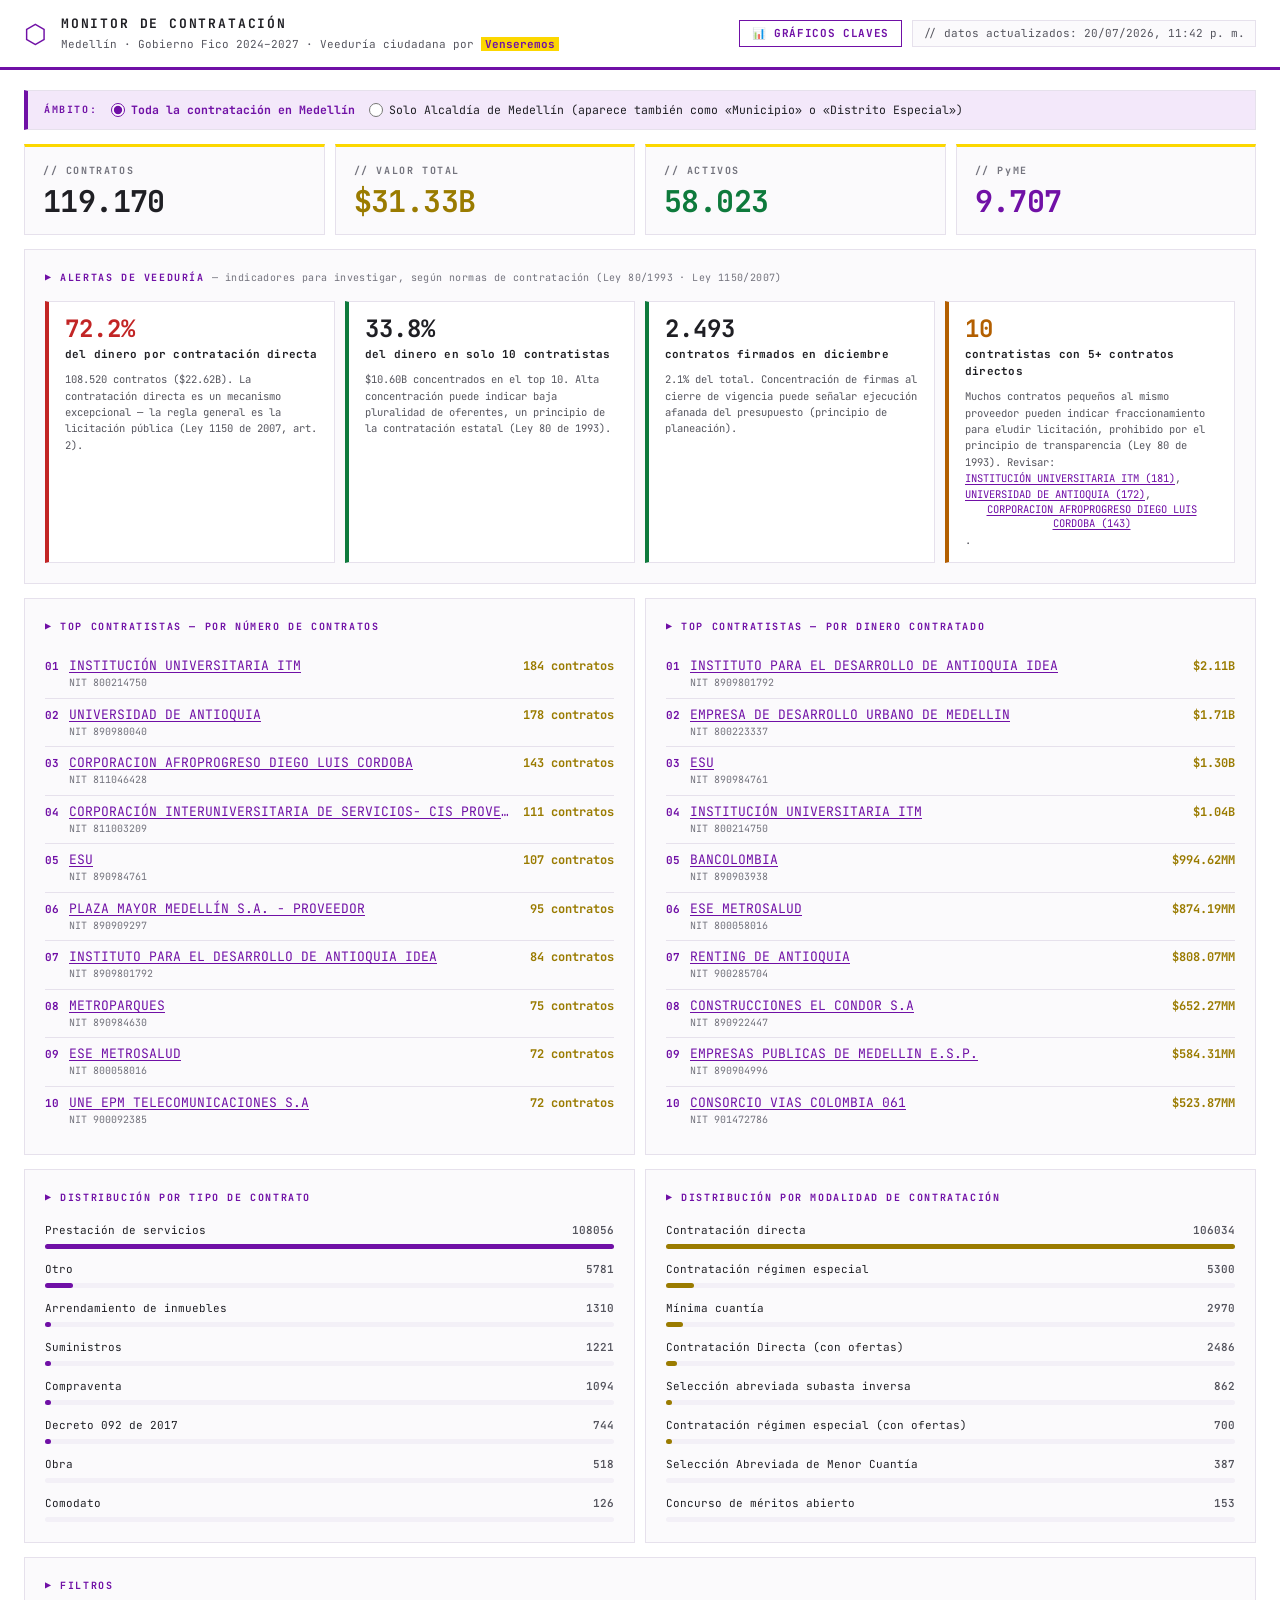
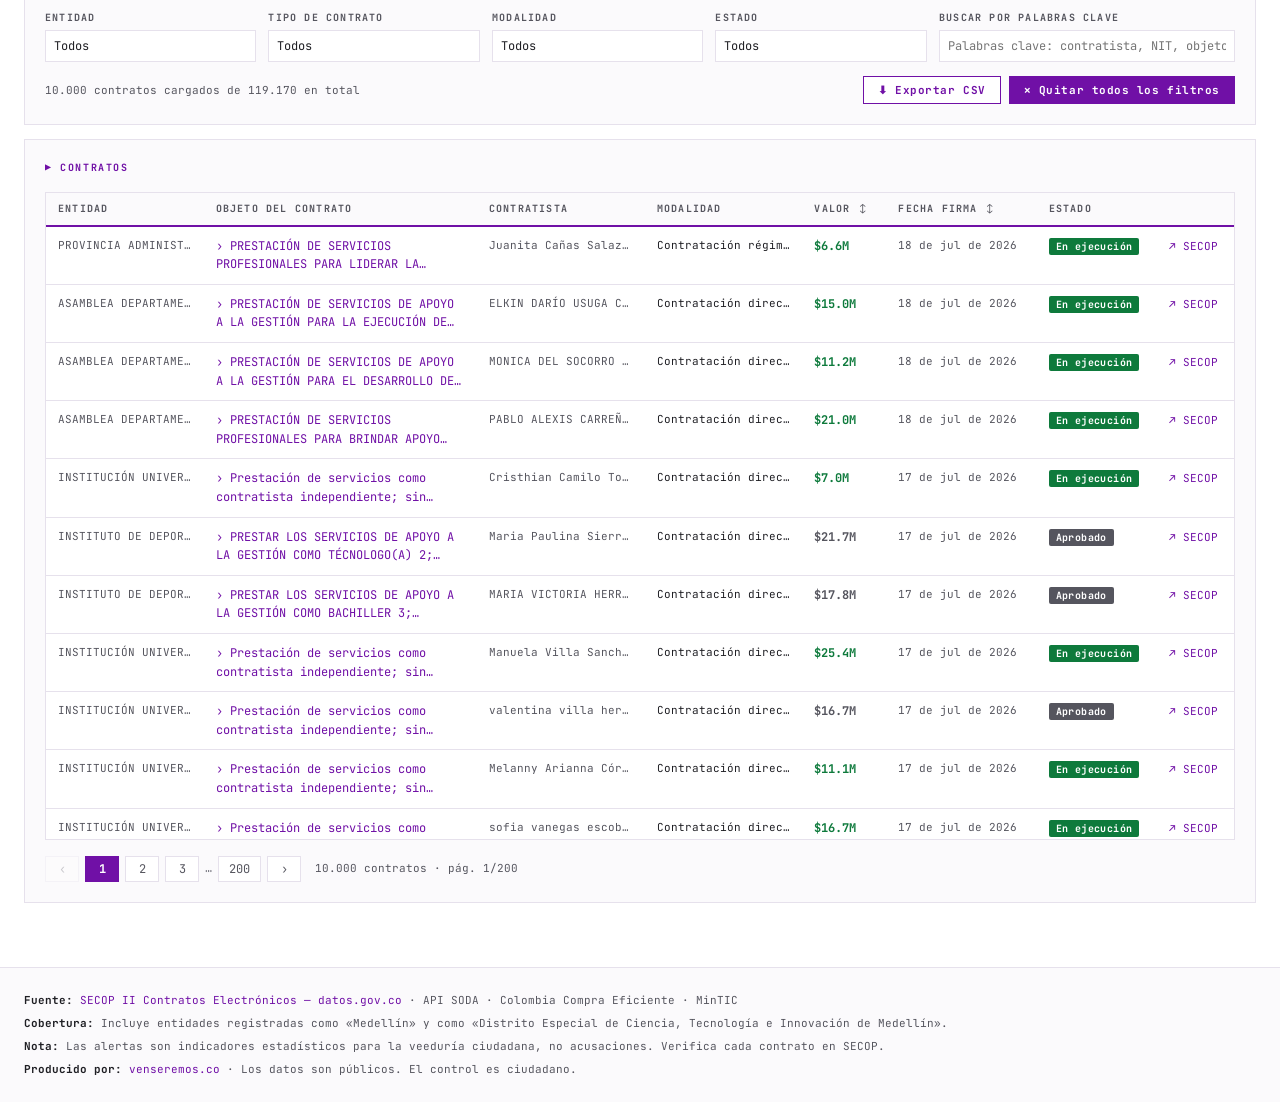
==== commit a333ab49: "feat: filtro de ámbito «Solo Alcaldía de Medellín» y despliegue de datos en Netlify - Selector de ám" ====
--- a/index.html
+++ b/index.html
@@ -39,6 +39,20 @@
   </header>
 
   <main class="main-content">
+
+    <!-- Ámbito del tablero -->
+    <section class="scope-bar" aria-label="Ámbito del tablero">
+      <span class="scope-label">ÁMBITO:</span>
+      <label class="scope-option">
+        <input type="radio" name="ambito" value="todos" checked>
+        <span>Toda la contratación en Medellín</span>
+      </label>
+      <label class="scope-option">
+        <input type="radio" name="ambito" value="alcaldia">
+        <span>Solo Alcaldía de Medellín (aparece también como «Municipio» o «Distrito Especial»)</span>
+      </label>
+      <span class="scope-note" id="scope-note"></span>
+    </section>
 
     <!-- KPIs -->
     <section class="kpi-grid" aria-label="Indicadores generales">
--- a/assets/styles.css
+++ b/assets/styles.css
@@ -157,6 +157,40 @@
   flex-direction: column;
   gap: 14px;
 }
+
+/* ── Ámbito del tablero ──────────────────────────────────────────────────── */
+.scope-bar {
+  display: flex;
+  align-items: center;
+  gap: 14px;
+  flex-wrap: wrap;
+  background: var(--purple-soft);
+  border: 1px solid var(--border);
+  border-left: 4px solid var(--purple);
+  padding: 10px 16px;
+}
+.scope-label {
+  font-size: 10px;
+  font-weight: 700;
+  letter-spacing: 0.16em;
+  color: var(--purple);
+}
+.scope-option {
+  display: flex;
+  align-items: center;
+  gap: 6px;
+  font-size: 11.5px;
+  color: var(--text);
+  cursor: pointer;
+}
+.scope-option input[type="radio"] {
+  accent-color: var(--purple);
+  width: 14px;
+  height: 14px;
+  cursor: pointer;
+}
+.scope-option:has(input:checked) span { font-weight: 700; color: var(--purple); }
+.scope-note { font-size: 11px; color: var(--text-dim); margin-left: auto; }
 
 /* ── KPIs ────────────────────────────────────────────────────────────────── */
 .kpi-grid {
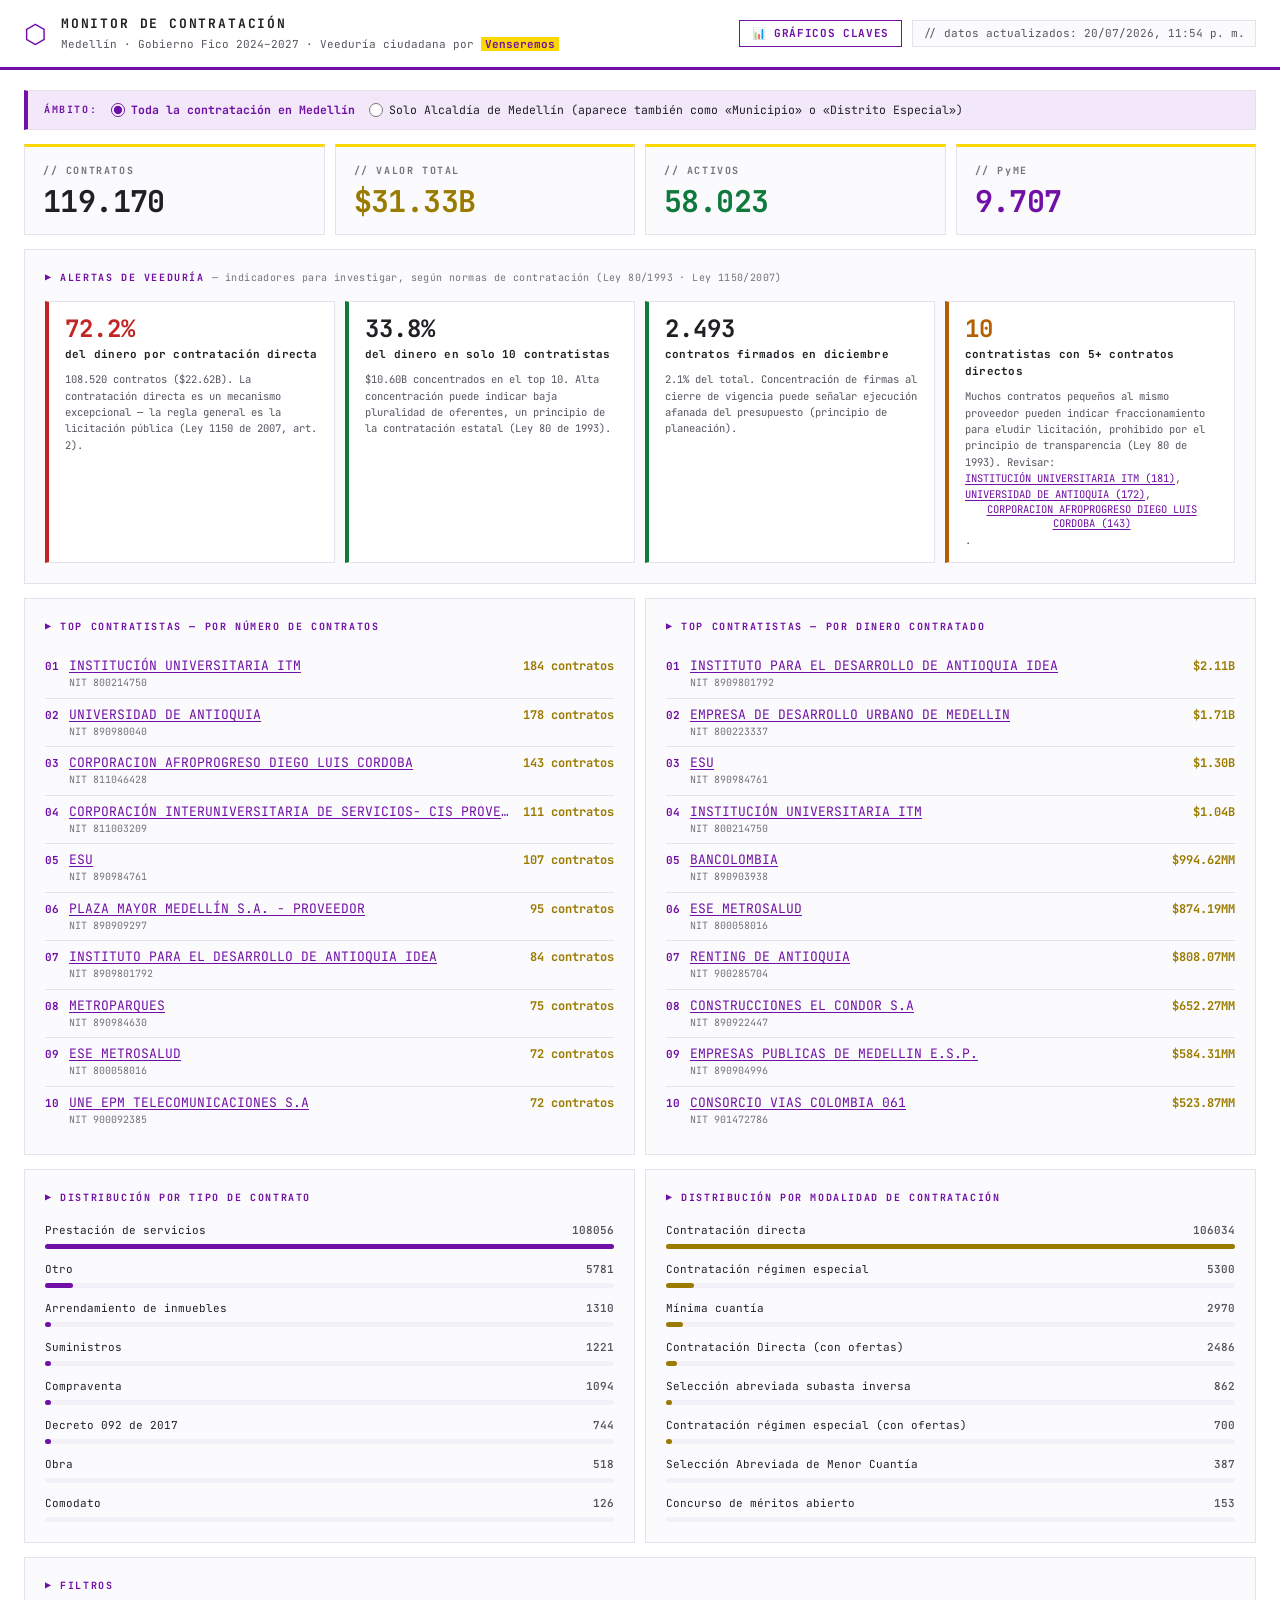
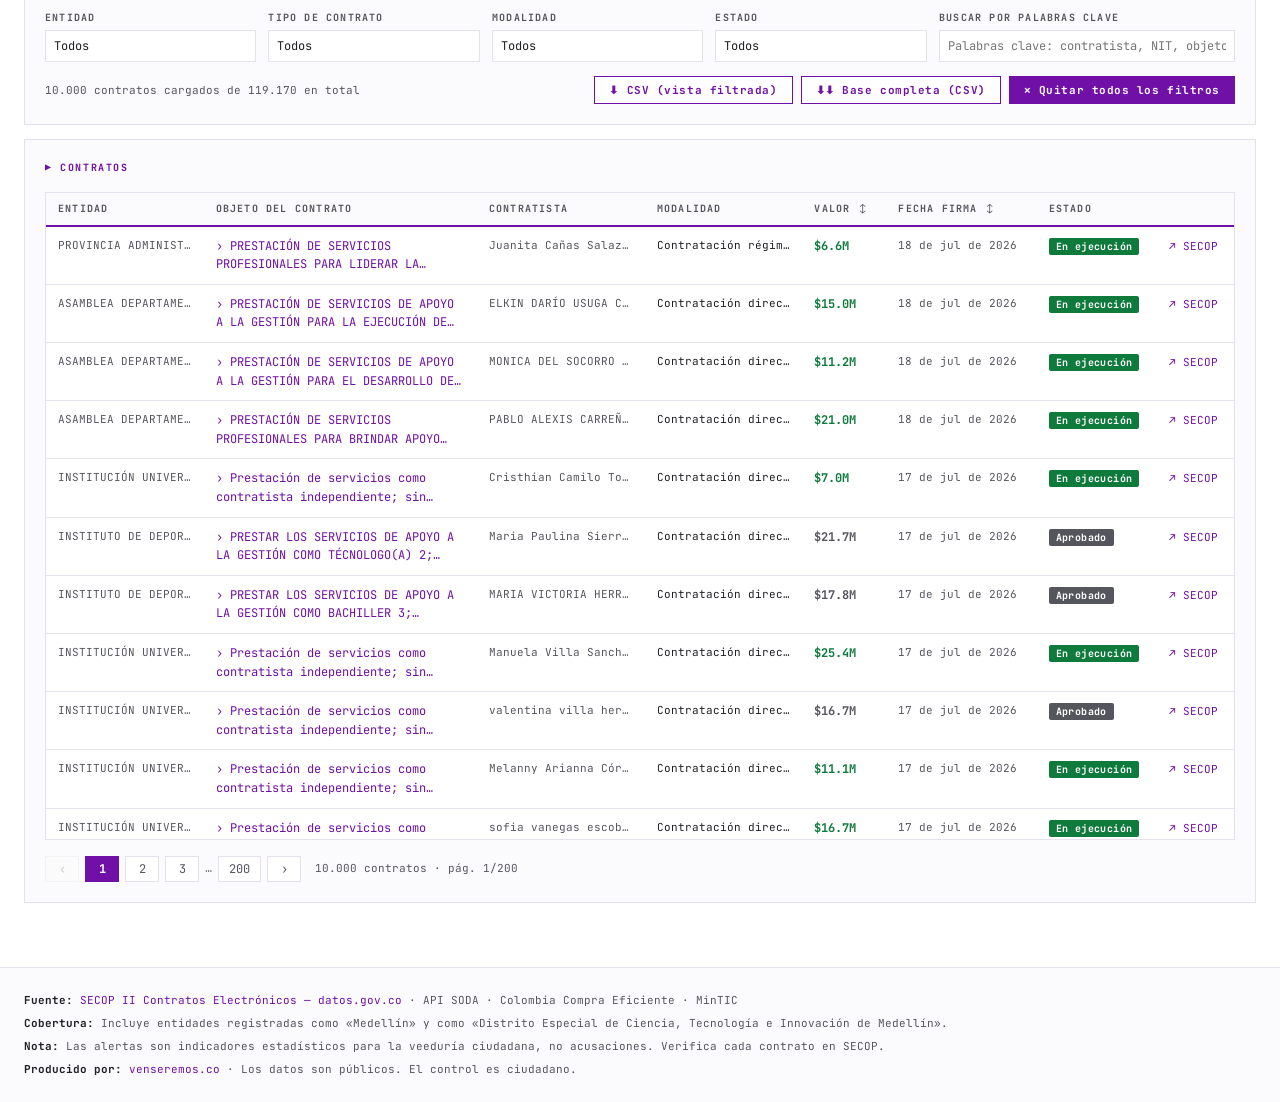
==== commit 7310a35d: "feat: botón de descarga de la base completa en CSV para análisis local - Nuevo botón «⬇⬇ Base comple" ====
--- a/index.html
+++ b/index.html
@@ -132,7 +132,8 @@
       <div class="filters-footer">
         <span class="results-count" id="results-count" aria-live="polite">— contratos</span>
         <div class="filters-actions">
-          <button class="btn-secondary" id="btn-export" title="Descargar los contratos filtrados en CSV">⬇ Exportar CSV</button>
+          <button class="btn-secondary" id="btn-export" title="Descargar en CSV solo los contratos que pasan los filtros actuales">⬇ CSV (vista filtrada)</button>
+          <button class="btn-secondary" id="btn-full-download" title="Descargar TODO el dataset desde datos.gov.co (~120.000 contratos) en CSV para análisis local">⬇⬇ Base completa (CSV)</button>
           <button class="btn-reset" id="btn-reset" title="Restablecer todos los filtros y la búsqueda">✕ Quitar todos los filtros</button>
         </div>
       </div>
